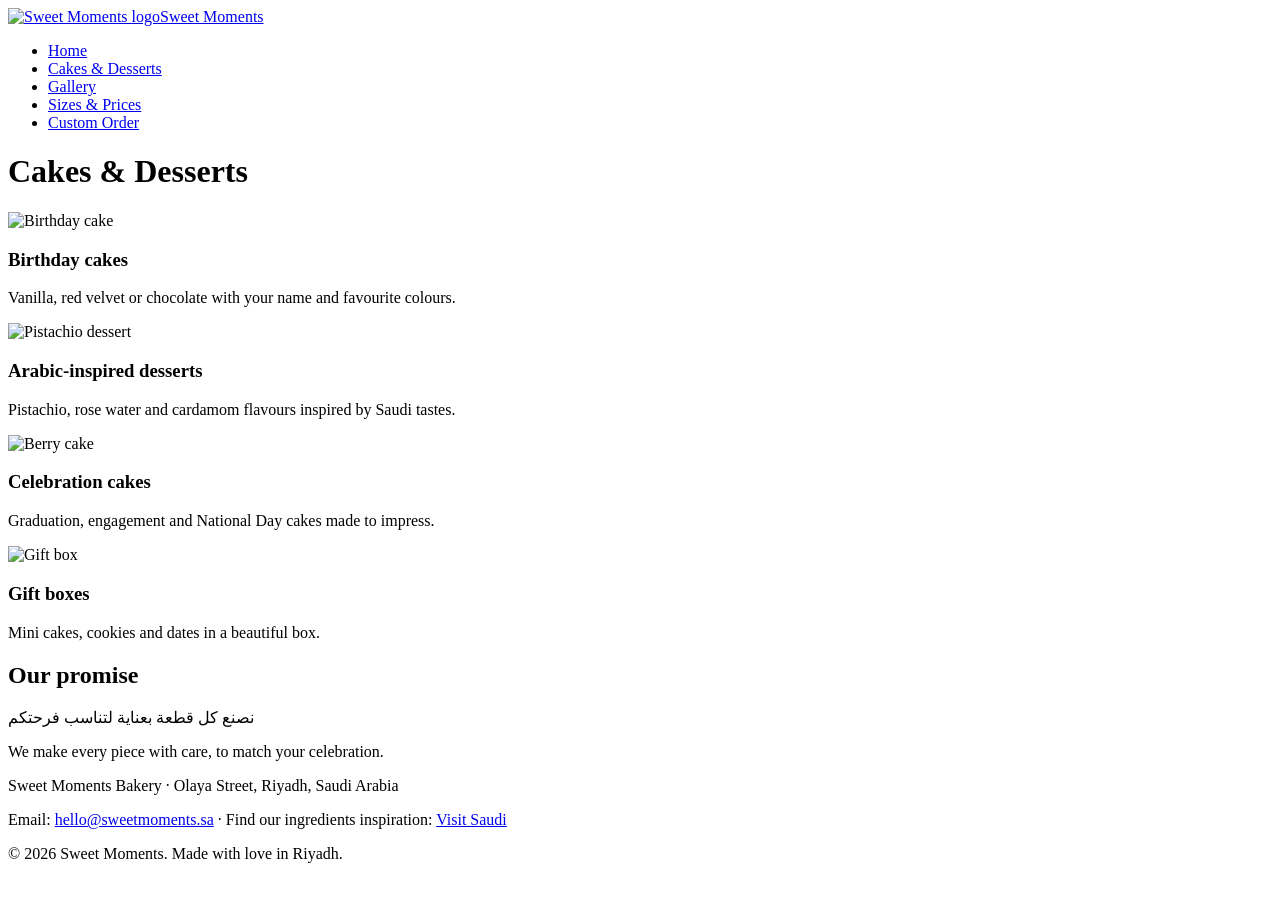
==== cakes.html @ bfe52db3 "Add files via upload" ====
<!DOCTYPE html>
<html lang="en"><head><meta charset="UTF-8"><meta name="viewport" content="width=device-width, initial-scale=1">
<title>Cakes &amp; Desserts | Sweet Moments – Riyadh</title><link rel="stylesheet" href="css/style.css"></head>
<body><header class="site-header"><a class="logo" href="index.html"><img src="https://img.magnific.com/premium-vector/flat-cartoon-lettering-sweet-moments-green-color-delightful-message-capturing-joyful-times_653461-4602.jpg?semt=ais_hybrid&amp;w=740&amp;q=80" alt="Sweet Moments logo" height="48"><span class="org-name">Sweet Moments</span></a>
<nav><ul><li><a href="index.html">Home</a></li><li><a href="cakes.html" class="active">Cakes &amp; Desserts</a></li><li><a href="gallery.html">Gallery</a></li><li><a href="prices.html">Sizes &amp; Prices</a></li><li><a href="order.html">Custom Order</a></li></ul></nav></header>
<main>
<h1>Cakes &amp; Desserts</h1>
<section class="grid">
<article class="card"><img class="round" src="https://mrbakeregypt.com/cdn/shop/files/mr-baker-60570-copy_1024x1024@2x.jpg?v=1777711880" alt="Birthday cake"><h3>Birthday cakes</h3><p>Vanilla, red velvet or chocolate with your name and favourite colours.</p></article>
<article class="card"><img class="round" src="https://i.ebayimg.com/images/g/wBoAAeSwxn9qwzwG/s-l1600.webp" alt="Pistachio dessert"><h3>Arabic-inspired desserts</h3><p>Pistachio, rose water and cardamom flavours inspired by Saudi tastes.</p></article>
<article class="card"><img class="round" src="https://mrbakeregypt.com/cdn/shop/files/mr-baker-60600-copy_1024x1024@2x.jpg?v=1777711912" alt="Berry cake"><h3>Celebration cakes</h3><p>Graduation, engagement and National Day cakes made to impress.</p></article>
<article class="card"><img class="round" src="https://dibor.co.uk/cdn/shop/files/BW51_BW52_CA51_PINK_GIFT_BOX_COLLECTION_SS25_01.jpg?v=1767008106" alt="Gift box"><h3>Gift boxes</h3><p>Mini cakes, cookies and dates in a beautiful box.</p></article></section>
<section class="card rtl-note"><h2>Our promise</h2><p class="right">نصنع كل قطعة بعناية لتناسب فرحتكم</p>
<p class="right">We make every piece with care, to match your celebration.</p></section></main>
<footer><p>Sweet Moments Bakery · Olaya Street, Riyadh, Saudi Arabia</p>
<p>Email: <a href="mailto:hello@sweetmoments.sa">hello@sweetmoments.sa</a> · Find our ingredients inspiration: <a href="https://www.visitsaudi.com/en" target="_blank" rel="noopener">Visit Saudi</a></p>
<p>&copy; 2026 Sweet Moments. Made with love in Riyadh.</p></footer>
<script src="js/script.js"></script></body></html>
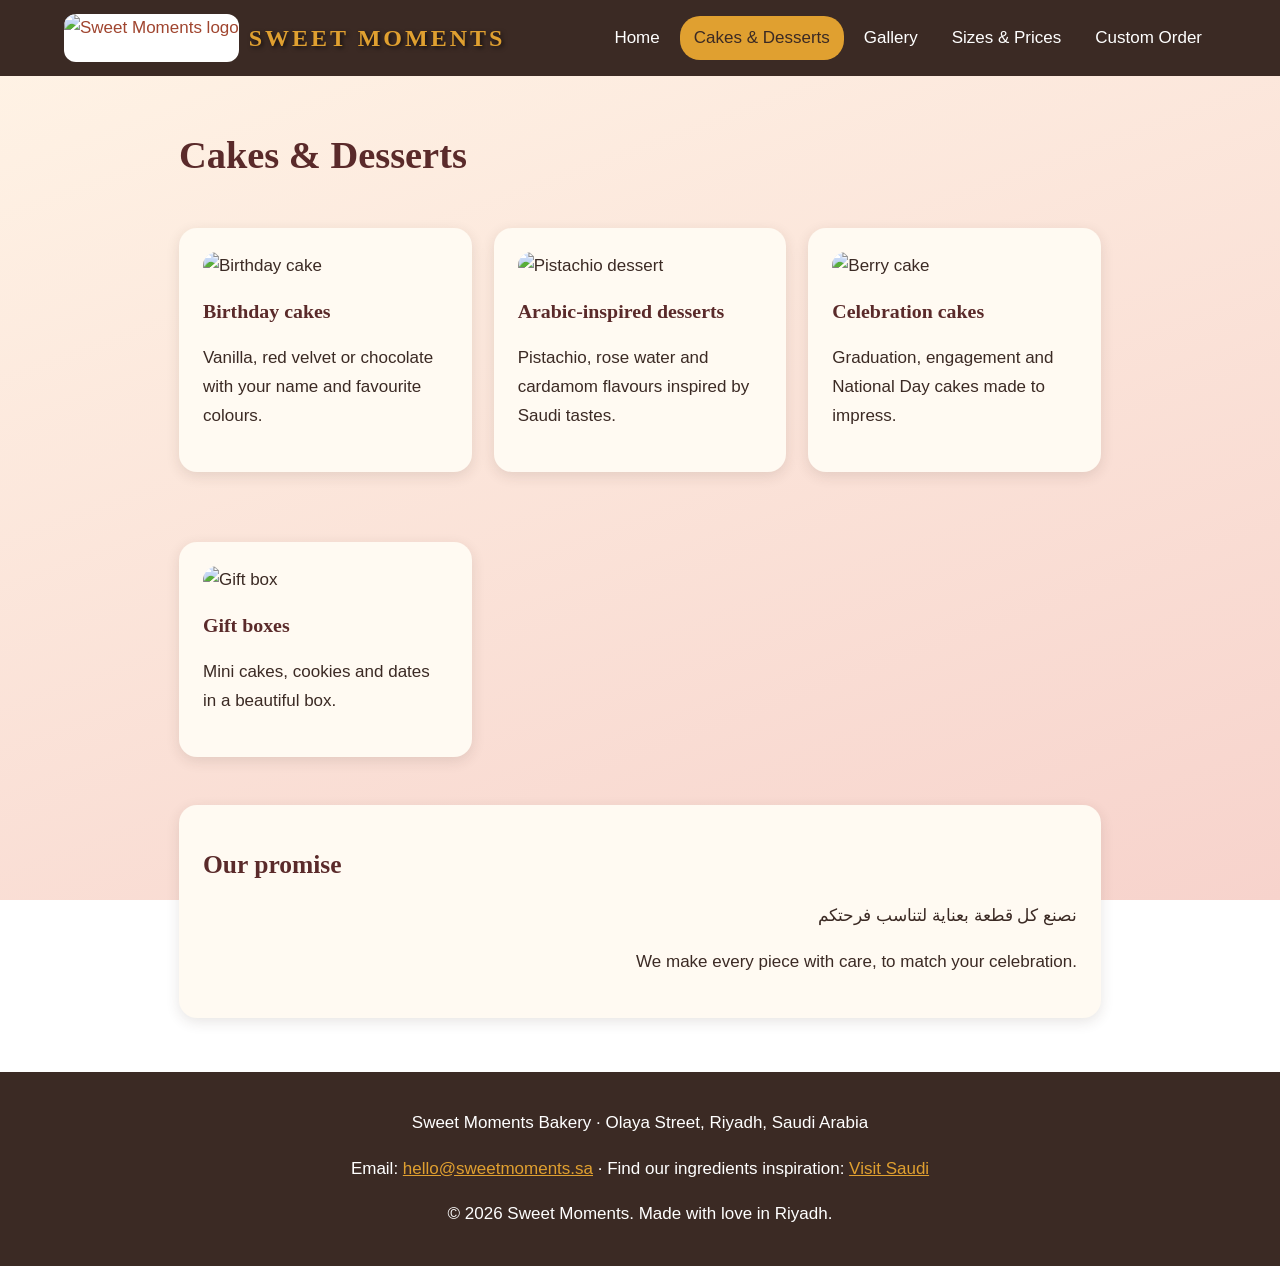
==== commit e28194c7: "Add files via upload" ====
--- a/cakes.html
+++ b/cakes.html
@@ -1,13 +1,13 @@
 <!DOCTYPE html>
 <html lang="en"><head><meta charset="UTF-8"><meta name="viewport" content="width=device-width, initial-scale=1">
-<title>Cakes &amp; Desserts | Sweet Moments – Riyadh</title><link rel="stylesheet" href="css/style.css"></head>
+<title>Cakes &amp; Desserts | Sweet Moments – Riyadh</title><link rel="stylesheet" href="style.css"></head>
 <body><header class="site-header"><a class="logo" href="index.html"><img src="https://img.magnific.com/premium-vector/flat-cartoon-lettering-sweet-moments-green-color-delightful-message-capturing-joyful-times_653461-4602.jpg?semt=ais_hybrid&amp;w=740&amp;q=80" alt="Sweet Moments logo" height="48"><span class="org-name">Sweet Moments</span></a>
 <nav><ul><li><a href="index.html">Home</a></li><li><a href="cakes.html" class="active">Cakes &amp; Desserts</a></li><li><a href="gallery.html">Gallery</a></li><li><a href="prices.html">Sizes &amp; Prices</a></li><li><a href="order.html">Custom Order</a></li></ul></nav></header>
 <main>
 <h1>Cakes &amp; Desserts</h1>
 <section class="grid">
 <article class="card"><img class="round" src="https://mrbakeregypt.com/cdn/shop/files/mr-baker-60570-copy_1024x1024@2x.jpg?v=1777711880" alt="Birthday cake"><h3>Birthday cakes</h3><p>Vanilla, red velvet or chocolate with your name and favourite colours.</p></article>
-<article class="card"><img class="round" src="https://i.ebayimg.com/images/g/wBoAAeSwxn9qwzwG/s-l1600.webp" alt="Pistachio dessert"><h3>Arabic-inspired desserts</h3><p>Pistachio, rose water and cardamom flavours inspired by Saudi tastes.</p></article>
+<article class="card"><img class="round" src="https://i.ebayimg.com/g/wBoAAeSwxn9qwzwG/s-l1600.webp" alt="Pistachio dessert"><h3>Arabic-inspired desserts</h3><p>Pistachio, rose water and cardamom flavours inspired by Saudi tastes.</p></article>
 <article class="card"><img class="round" src="https://mrbakeregypt.com/cdn/shop/files/mr-baker-60600-copy_1024x1024@2x.jpg?v=1777711912" alt="Berry cake"><h3>Celebration cakes</h3><p>Graduation, engagement and National Day cakes made to impress.</p></article>
 <article class="card"><img class="round" src="https://dibor.co.uk/cdn/shop/files/BW51_BW52_CA51_PINK_GIFT_BOX_COLLECTION_SS25_01.jpg?v=1767008106" alt="Gift box"><h3>Gift boxes</h3><p>Mini cakes, cookies and dates in a beautiful box.</p></article></section>
 <section class="card rtl-note"><h2>Our promise</h2><p class="right">نصنع كل قطعة بعناية لتناسب فرحتكم</p>
@@ -15,4 +15,4 @@
 <footer><p>Sweet Moments Bakery · Olaya Street, Riyadh, Saudi Arabia</p>
 <p>Email: <a href="mailto:hello@sweetmoments.sa">hello@sweetmoments.sa</a> · Find our ingredients inspiration: <a href="https://www.visitsaudi.com/en" target="_blank" rel="noopener">Visit Saudi</a></p>
 <p>&copy; 2026 Sweet Moments. Made with love in Riyadh.</p></footer>
-<script src="js/script.js"></script></body></html>+<script src="script.js"></script></body></html>
--- a/style.css
+++ b/style.css
@@ -0,0 +1,48 @@
+
+:root{--brown:#3b2a24;--saffron:#e0a030;--rose:#f7d3cc;--pistachio:#dfeacf;--cream:#fffaf2}
+*{box-sizing:border-box}
+body{margin:0;font-family:"Segoe UI",Tahoma,Arial,sans-serif;font-size:17px;line-height:1.7;color:#3b2a24;
+background:linear-gradient(160deg,#fff4e6 0%,#f7d3cc 100%) fixed}
+h1,h2,h3{font-family:Georgia,"Times New Roman",serif;color:#5a2a2a;line-height:1.2}
+h1{font-size:2.4rem}
+.site-header{display:flex;flex-wrap:wrap;justify-content:space-between;align-items:center;gap:12px;padding:14px 5%;background:#3b2a24}
+.logo{display:flex;align-items:center;gap:10px;text-decoration:none}
+.logo img{border-radius:12px;background:#fff;height:48px;width:auto;object-fit:contain}
+.video-wrap{position:relative;aspect-ratio:16/9}
+.video-wrap iframe{position:absolute;inset:0;width:100%;height:100%;border:0;border-radius:16px}
+.org-name{text-transform:uppercase;letter-spacing:3px;font-size:1.5rem;font-weight:700;color:#e0a030;text-shadow:2px 2px 4px rgba(0,0,0,.6);font-family:Georgia,serif}
+nav ul{display:flex;flex-wrap:wrap;gap:6px;list-style:none;margin:0;padding:0}
+nav a{display:block;padding:8px 14px;border-radius:20px;color:#fff;text-decoration:none}
+nav a:hover,nav a.active{background:#e0a030;color:#3b2a24}
+main{max-width:1050px;margin:auto;padding:30px 5%}
+.hero{display:grid;grid-template-columns:1fr 1fr;gap:30px;align-items:center;margin-bottom:30px}
+.card{background:#fffaf2;border-radius:18px;padding:24px;margin:24px 0;box-shadow:0 4px 14px rgba(59,42,36,.12)}
+.grid{display:grid;grid-template-columns:repeat(auto-fit,minmax(220px,1fr));gap:22px}
+figure{margin:0;text-align:center}
+.round{border-radius:20px;max-width:100%;width:100%;height:auto;display:block}
+.hover-zoom{transition:transform .3s}
+.hover-zoom.enlarged{transform:scale(1.25);position:relative;z-index:5;box-shadow:0 10px 25px rgba(0,0,0,.3)}
+.btn{display:inline-block;background:#e0a030;color:#3b2a24;border:0;padding:12px 26px;border-radius:30px;font-size:1rem;font-weight:700;text-decoration:none;cursor:pointer}
+.btn:hover{background:#c98a1c}
+ul.styled{list-style:none;padding-left:0}
+ul.styled li{padding-left:34px;position:relative;margin:8px 0}
+ul.styled li::before{content:"\2726";position:absolute;left:0;color:#e0a030;font-size:1.2rem}
+ol.styled{counter-reset:s;list-style:none;padding-left:0}
+ol.styled li{counter-increment:s;padding-left:44px;position:relative;margin:10px 0}
+ol.styled li::before{content:counter(s);position:absolute;left:0;top:2px;width:30px;height:30px;line-height:30px;text-align:center;border-radius:50%;background:#e0a030;color:#3b2a24;font-weight:700}
+.right{text-align:right}
+.table-wrap{overflow-x:auto}
+table{width:100%;border-collapse:collapse;background:#fffaf2;border-radius:14px;overflow:hidden}
+caption{padding:8px;font-style:italic}
+th{background:#3b2a24;color:#e0a030;text-align:left}
+th,td{padding:12px 16px;border-bottom:1px solid #f0dcd0}
+tr:nth-child(even) td{background:#fdf0e6}
+form{display:grid;gap:14px}
+label{display:grid;gap:4px;font-weight:600}
+input,select,textarea{padding:10px;border:2px solid #e8c9b8;border-radius:10px;font:inherit}
+input:focus,select:focus,textarea:focus,a:focus{outline:3px solid #e0a030}
+.thanks{background:#dfeacf;padding:16px;border-radius:12px;font-weight:700}
+a{color:#a0452f}
+footer{background:#3b2a24;color:#fff;text-align:center;padding:20px 5%}
+footer a{color:#e0a030}
+@media(max-width:700px){.hero{grid-template-columns:1fr}h1{font-size:1.9rem}}
